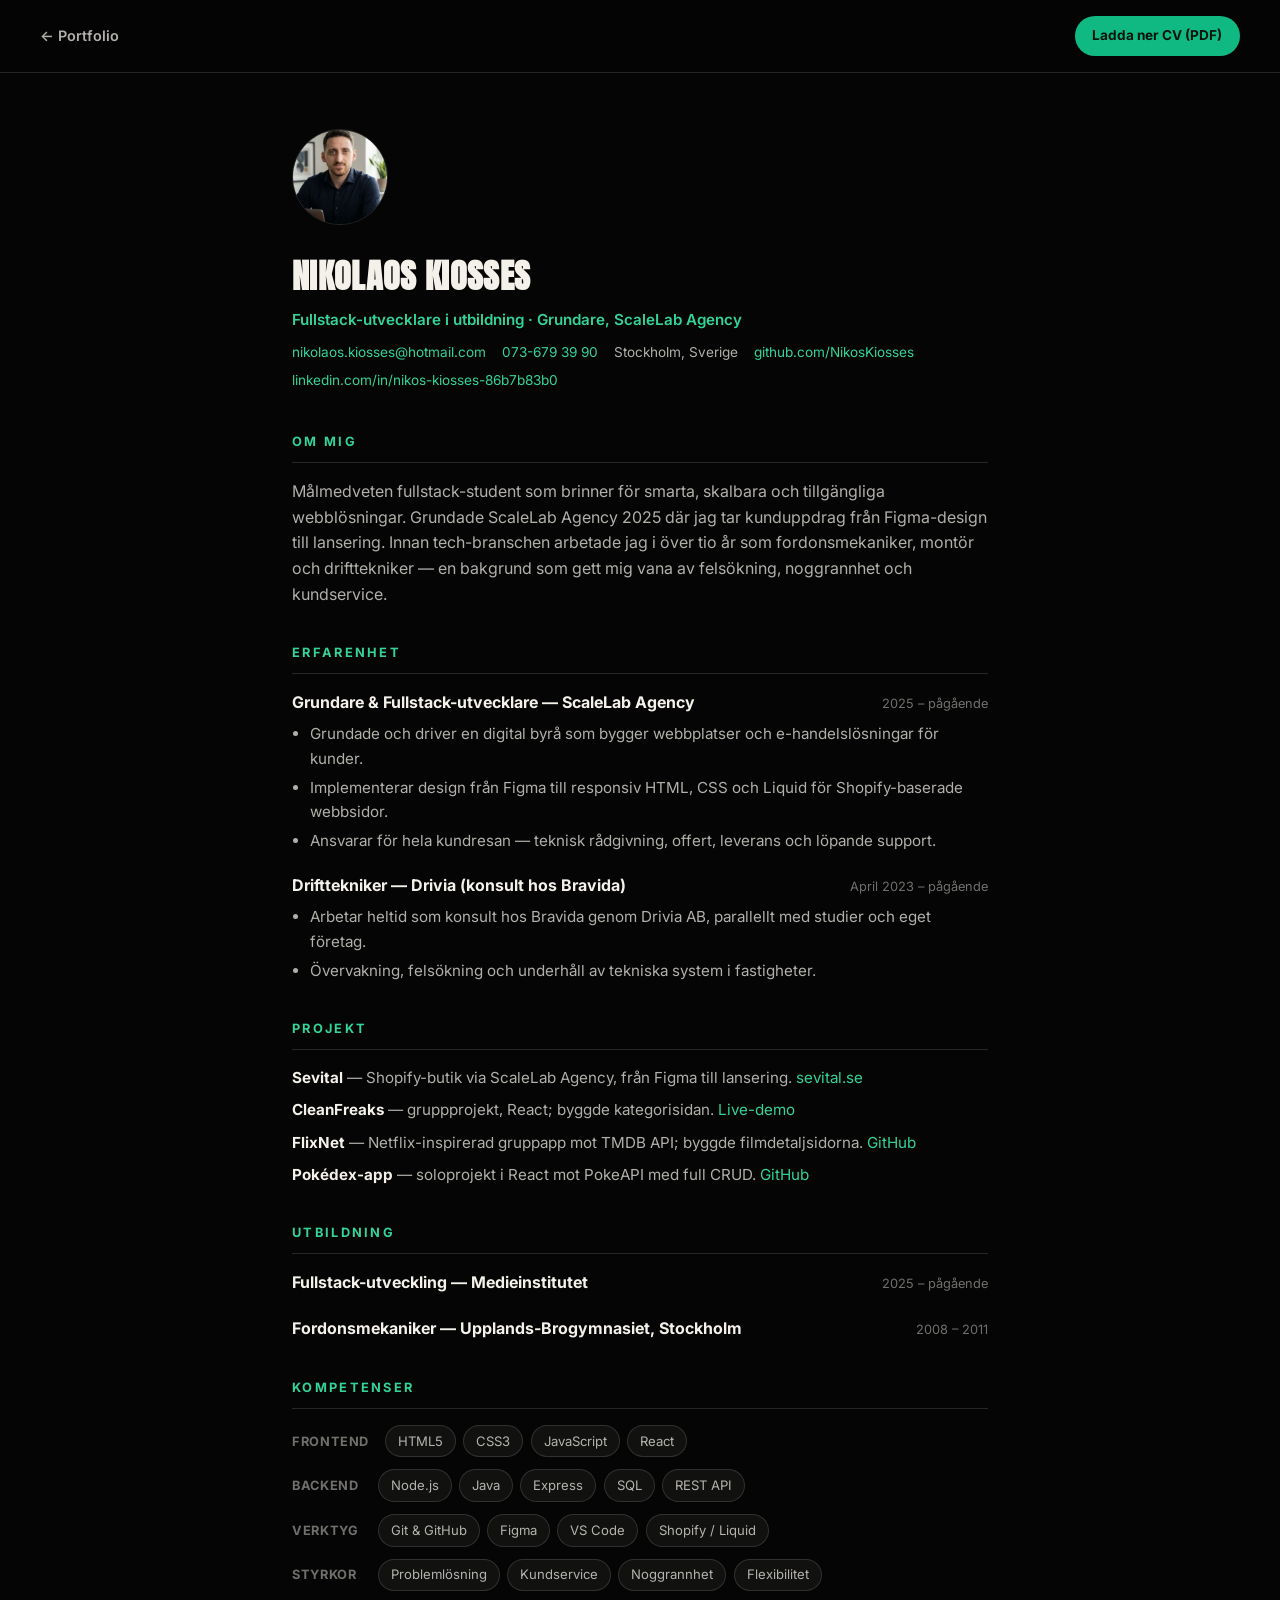
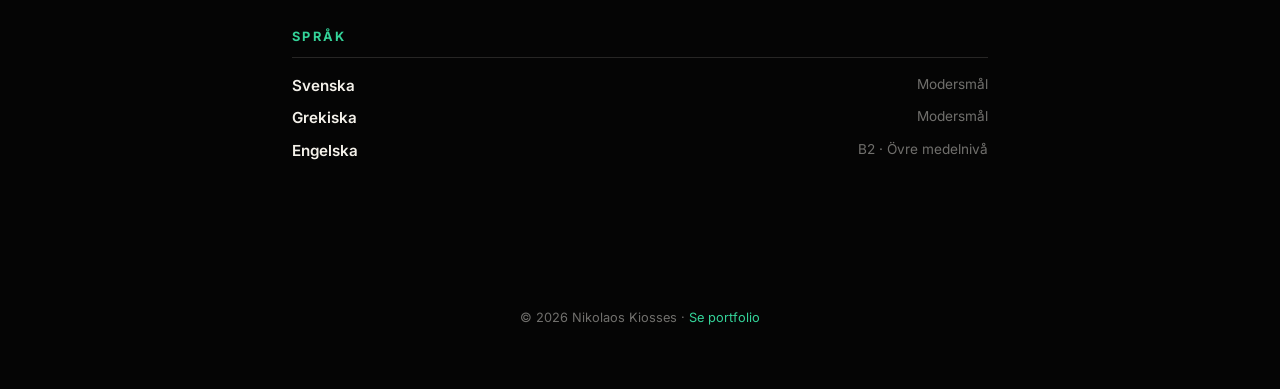
==== cv.html @ 44cb7354 "uppdatering" ====
<!DOCTYPE html>
<html lang="sv">
<head>
<meta charset="UTF-8">
<meta name="viewport" content="width=device-width, initial-scale=1.0">
<title>CV — Nikolaos Kiosses</title>
<meta name="description" content="CV för Nikolaos Kiosses — fullstack-utvecklare i utbildning på Medieinstitutet och grundare av ScaleLab Agency.">
<link rel="preconnect" href="https://fonts.googleapis.com">
<link rel="preconnect" href="https://fonts.gstatic.com" crossorigin>
<link href="https://fonts.googleapis.com/css2?family=Anton&amp;family=Inter:wght@400;500;600;700;800&amp;display=swap" rel="stylesheet">
<link rel="stylesheet" href="css/cv.css">
<link rel="stylesheet" href="css/cv-print.css" media="print">
</head>
<body>

<header class="cv-nav no-print">
  <a href="index.html" class="cv-nav-back">&larr; Portfolio</a>
  <a class="cv-download" href="files/nikolaos-kiosses-cv.pdf" download>Ladda ner CV (PDF)</a>
</header>

<main class="cv-doc">

  <section class="cv-header">
    <img src="img/profile.jpg" alt="Profilbild av Nikolaos Kiosses" width="112" height="112" class="cv-photo">
    <div class="cv-heading">
      <h1>Nikolaos Kiosses</h1>
      <p class="cv-role">Fullstack-utvecklare i utbildning · Grundare, ScaleLab Agency</p>
      <ul class="cv-contact">
        <li><a href="mailto:nikolaos.kiosses@hotmail.com">nikolaos.kiosses@hotmail.com</a></li>
        <li><a href="tel:+46736793990">073-679 39 90</a></li>
        <li>Stockholm, Sverige</li>
        <li><a href="https://github.com/NikosKiosses" target="_blank" rel="noopener noreferrer">github.com/NikosKiosses</a></li>
        <li><a href="https://www.linkedin.com/in/nikos-kiosses-86b7b83b0/" target="_blank" rel="noopener noreferrer">linkedin.com/in/nikos-kiosses-86b7b83b0</a></li>
      </ul>
    </div>
  </section>

  <section class="cv-section">
    <h2>Om mig</h2>
    <p>Målmedveten fullstack-student som brinner för smarta, skalbara och tillgängliga webblösningar. Grundade
      ScaleLab Agency 2025 där jag tar kunduppdrag från Figma-design till lansering. Innan tech-branschen arbetade
      jag i över tio år som fordonsmekaniker, montör och drifttekniker — en bakgrund som gett mig vana av
      felsökning, noggrannhet och kundservice.</p>
  </section>

  <section class="cv-section">
    <h2>Erfarenhet</h2>

    <article class="cv-entry">
      <div class="cv-entry-head">
        <h3>Grundare &amp; Fullstack-utvecklare — ScaleLab Agency</h3>
        <span class="cv-dates">2025 – pågående</span>
      </div>
      <ul>
        <li>Grundade och driver en digital byrå som bygger webbplatser och e-handelslösningar för kunder.</li>
        <li>Implementerar design från Figma till responsiv HTML, CSS och Liquid för Shopify-baserade webbsidor.</li>
        <li>Ansvarar för hela kundresan — teknisk rådgivning, offert, leverans och löpande support.</li>
      </ul>
    </article>

    <article class="cv-entry">
      <div class="cv-entry-head">
        <h3>Drifttekniker — Drivia (konsult hos Bravida)</h3>
        <span class="cv-dates">April 2023 – pågående</span>
      </div>
      <ul>
        <li>Arbetar heltid som konsult hos Bravida genom Drivia AB, parallellt med studier och eget företag.</li>
        <li>Övervakning, felsökning och underhåll av tekniska system i fastigheter.</li>
      </ul>
    </article>
  </section>

  <section class="cv-section">
    <h2>Projekt</h2>
    <ul class="cv-project-list">
      <li><strong>Sevital</strong> — Shopify-butik via ScaleLab Agency, från Figma till lansering. <a href="https://www.sevital.se" target="_blank" rel="noopener noreferrer">sevital.se</a></li>
      <li><strong>CleanFreaks</strong> — gruppprojekt, React; byggde kategorisidan. <a href="https://clean-freaks-group-project.vercel.app" target="_blank" rel="noopener noreferrer">Live-demo</a></li>
      <li><strong>FlixNet</strong> — Netflix-inspirerad gruppapp mot TMDB API; byggde filmdetaljsidorna. <a href="https://github.com/shemaakamal00/FlixNet" target="_blank" rel="noopener noreferrer">GitHub</a></li>
      <li><strong>Pokédex-app</strong> — soloprojekt i React mot PokeAPI med full CRUD. <a href="https://github.com/NikosKiosses/pokemon-app" target="_blank" rel="noopener noreferrer">GitHub</a></li>
    </ul>
  </section>

  <section class="cv-section">
    <h2>Utbildning</h2>
    <article class="cv-entry">
      <div class="cv-entry-head">
        <h3>Fullstack-utveckling — Medieinstitutet</h3>
        <span class="cv-dates">2025 – pågående</span>
      </div>
    </article>
    <article class="cv-entry">
      <div class="cv-entry-head">
        <h3>Fordonsmekaniker — Upplands-Brogymnasiet, Stockholm</h3>
        <span class="cv-dates">2008 – 2011</span>
      </div>
    </article>
  </section>

  <section class="cv-section">
    <h2>Kompetenser</h2>
    <div class="cv-skill-row"><span class="cv-skill-label">Frontend</span>
      <ul class="cv-chips"><li>HTML5</li><li>CSS3</li><li>JavaScript</li><li>React</li></ul>
    </div>
    <div class="cv-skill-row"><span class="cv-skill-label">Backend</span>
      <ul class="cv-chips"><li>Node.js</li><li>Java</li><li>Express</li><li>SQL</li><li>REST API</li></ul>
    </div>
    <div class="cv-skill-row"><span class="cv-skill-label">Verktyg</span>
      <ul class="cv-chips"><li>Git &amp; GitHub</li><li>Figma</li><li>VS Code</li><li>Shopify / Liquid</li></ul>
    </div>
    <div class="cv-skill-row"><span class="cv-skill-label">Styrkor</span>
      <ul class="cv-chips"><li>Problemlösning</li><li>Kundservice</li><li>Noggrannhet</li><li>Flexibilitet</li></ul>
    </div>
  </section>

  <section class="cv-section">
    <h2>Språk</h2>
    <ul class="cv-lang-list">
      <li><span>Svenska</span><span class="cv-lang-level">Modersmål</span></li>
      <li><span>Grekiska</span><span class="cv-lang-level">Modersmål</span></li>
      <li><span>Engelska</span><span class="cv-lang-level">B2 · Övre medelnivå</span></li>
    </ul>
  </section>

</main>

<footer class="cv-footer no-print">
  <p>&copy; 2026 Nikolaos Kiosses · <a href="index.html">Se portfolio</a></p>
</footer>

</body>
</html>
---- css/cv.css ----
:root {
  --ink: #050505;
  --ink-elevated: #0c0c0d;
  --cream: #F4F1EA;
  --cream-dim: rgba(244, 241, 234, 0.72);
  --cream-faint: rgba(244, 241, 234, 0.45);
  --emerald: #10B981;
  --emerald-bright: #34D399;
  --border: rgba(244, 241, 234, 0.14);
  --font-display: "Anton", "Arial Narrow", sans-serif;
  --font-body: "Inter", system-ui, -apple-system, "Segoe UI", sans-serif;
}

* { box-sizing: border-box; }

html { background: var(--ink); font-size: 16px; }

body {
  margin: 0;
  background: var(--ink);
  color: var(--cream);
  font-family: var(--font-body);
  line-height: 1.6;
}

a { color: var(--emerald-bright); text-decoration: none; }
a:hover { text-decoration: underline; }

img { max-width: 100%; display: block; }

.cv-nav {
  position: sticky;
  top: 0;
  z-index: 10;
  display: flex;
  align-items: center;
  justify-content: space-between;
  gap: 1rem;
  padding: 1rem clamp(1.25rem, 4vw, 2.5rem);
  background: rgba(5, 5, 5, 0.9);
  backdrop-filter: blur(6px);
  border-bottom: 1px solid var(--border);
}

.cv-nav-back {
  font-size: 0.9rem;
  font-weight: 600;
  color: var(--cream-dim);
}
.cv-nav-back:hover { color: var(--emerald-bright); }

.cv-download {
  display: inline-flex;
  align-items: center;
  min-height: 40px;
  padding: 0.55rem 1.1rem;
  border-radius: 999px;
  background: var(--emerald);
  color: #04140d;
  font-weight: 700;
  font-size: 0.85rem;
}
.cv-download:hover { background: var(--emerald-bright); text-decoration: none; }

.cv-doc {
  max-width: 760px;
  margin: 0 auto;
  padding: clamp(2rem, 5vw, 3.5rem) clamp(1.25rem, 4vw, 2rem) 4rem;
}

.cv-header {
  display: flex;
  align-items: center;
  gap: 1.5rem;
  margin-bottom: 2.5rem;
  flex-wrap: wrap;
}

.cv-photo {
  width: 96px;
  height: 96px;
  border-radius: 50%;
  object-fit: cover;
  border: 1px solid var(--border);
}

.cv-heading h1 {
  font-family: var(--font-display);
  text-transform: uppercase;
  font-size: clamp(1.6rem, 4vw, 2.1rem);
  margin: 0 0 0.35rem;
  letter-spacing: 0.01em;
}

.cv-role {
  margin: 0 0 0.6rem;
  color: var(--emerald-bright);
  font-weight: 600;
  font-size: 0.95rem;
}

.cv-contact {
  list-style: none;
  margin: 0;
  padding: 0;
  display: flex;
  flex-wrap: wrap;
  gap: 0.4rem 1rem;
  font-size: 0.85rem;
  color: var(--cream-dim);
}

.cv-section {
  margin-bottom: 2.25rem;
}

.cv-section h2 {
  font-size: 0.8rem;
  text-transform: uppercase;
  letter-spacing: 0.18em;
  color: var(--emerald-bright);
  font-weight: 700;
  margin: 0 0 1rem;
  padding-bottom: 0.6rem;
  border-bottom: 1px solid var(--border);
}

.cv-section > p {
  color: var(--cream-dim);
  margin: 0;
}

.cv-entry { margin-bottom: 1.25rem; }
.cv-entry:last-child { margin-bottom: 0; }

.cv-entry-head {
  display: flex;
  flex-wrap: wrap;
  justify-content: space-between;
  align-items: baseline;
  gap: 0.5rem 1rem;
  margin-bottom: 0.4rem;
}

.cv-entry-head h3 {
  margin: 0;
  font-size: 1rem;
  color: var(--cream);
}

.cv-dates {
  font-size: 0.8rem;
  color: var(--cream-faint);
  white-space: nowrap;
}

.cv-entry ul {
  margin: 0;
  padding-left: 1.15rem;
  color: var(--cream-dim);
}

.cv-entry li { margin-bottom: 0.3rem; font-size: 0.95rem; }
.cv-entry li:last-child { margin-bottom: 0; }

.cv-skill-row {
  display: flex;
  align-items: baseline;
  gap: 1rem;
  margin-bottom: 0.75rem;
  flex-wrap: wrap;
}
.cv-skill-row:last-child { margin-bottom: 0; }

.cv-skill-label {
  min-width: 70px;
  font-size: 0.8rem;
  font-weight: 700;
  color: var(--cream-faint);
  text-transform: uppercase;
  letter-spacing: 0.05em;
}

.cv-chips {
  list-style: none;
  margin: 0;
  padding: 0;
  display: flex;
  flex-wrap: wrap;
  gap: 0.45rem;
}

.cv-chips li {
  font-size: 0.82rem;
  color: var(--cream-dim);
  background: rgba(244, 241, 234, 0.05);
  border: 1px solid var(--border);
  border-radius: 999px;
  padding: 0.3rem 0.75rem;
}

.cv-project-list {
  list-style: none;
  margin: 0;
  padding: 0;
  display: grid;
  gap: 0.5rem;
}

.cv-project-list li {
  font-size: 0.95rem;
  color: var(--cream-dim);
}

.cv-project-list strong { color: var(--cream); }

.cv-lang-list {
  list-style: none;
  margin: 0;
  padding: 0;
  display: grid;
  gap: 0.5rem;
}

.cv-lang-list li {
  display: flex;
  justify-content: space-between;
  font-size: 0.95rem;
  color: var(--cream-dim);
}

.cv-lang-list li span:first-child { color: var(--cream); font-weight: 600; }
.cv-lang-level { color: var(--cream-faint); font-size: 0.85rem; }

.cv-footer {
  text-align: center;
  padding: 2rem 1rem 3rem;
  color: var(--cream-faint);
  font-size: 0.8rem;
}

a:focus-visible { outline: 2px solid var(--emerald-bright); outline-offset: 2px; }

@media (max-width: 480px) {
  .cv-entry-head { flex-direction: column; align-items: flex-start; }
  .cv-skill-row { flex-direction: column; gap: 0.4rem; }
}
---- css/cv-print.css ----
@page {
  size: A4;
  margin: 13mm 16mm;
}

html, body {
  background: #ffffff !important;
  color: #111111 !important;
  font-size: 10.5pt;
  line-height: 1.4;
}

.no-print { display: none !important; }

.cv-doc {
  max-width: none;
  margin: 0;
  padding: 0;
}

a { color: #0a6b52 !important; text-decoration: none; }

.cv-header { margin-bottom: 0.8rem; }

.cv-photo {
  width: 60px;
  height: 60px;
  border: 1px solid #ccc;
}

.cv-heading h1 { color: #111111 !important; font-size: 18pt; margin-bottom: 0.2rem; }

.cv-role { color: #0a6b52 !important; font-size: 10pt; margin-bottom: 0.4rem; }

.cv-contact { color: #333333 !important; font-size: 8.5pt; }

.cv-section { margin-bottom: 0.7rem; break-inside: avoid; }

.cv-section h2 {
  color: #0a6b52 !important;
  border-bottom: 1px solid #ccc !important;
  font-size: 9pt;
  padding-bottom: 0.25rem;
  margin-bottom: 0.45rem;
}

.cv-section > p { color: #222222 !important; font-size: 10pt; }

.cv-entry { break-inside: avoid; margin-bottom: 0.55rem; }

.cv-entry-head h3 { color: #111111 !important; font-size: 10pt; }
.cv-entry-head { margin-bottom: 0.25rem; }

.cv-dates { color: #555555 !important; font-size: 8.5pt; }

.cv-entry ul { color: #222222 !important; }
.cv-entry li { font-size: 9.5pt; margin-bottom: 0.1rem; }

.cv-skill-label { color: #555555 !important; }
.cv-skill-row { margin-bottom: 0.4rem !important; }

.cv-chips li {
  background: #f2f2f2 !important;
  border: 1px solid #ddd !important;
  color: #222222 !important;
  font-size: 8.5pt;
  padding: 0.2rem 0.6rem !important;
}

.cv-project-list { gap: 0.25rem !important; }
.cv-project-list li { font-size: 9.5pt; color: #222222 !important; }
.cv-project-list strong { color: #111111 !important; }

.cv-lang-list { gap: 0.3rem !important; }
.cv-lang-list li { color: #222222 !important; font-size: 9.5pt; }
.cv-lang-list li span:first-child { color: #111111 !important; }
.cv-lang-level { color: #555555 !important; }

.cv-footer { display: none !important; }
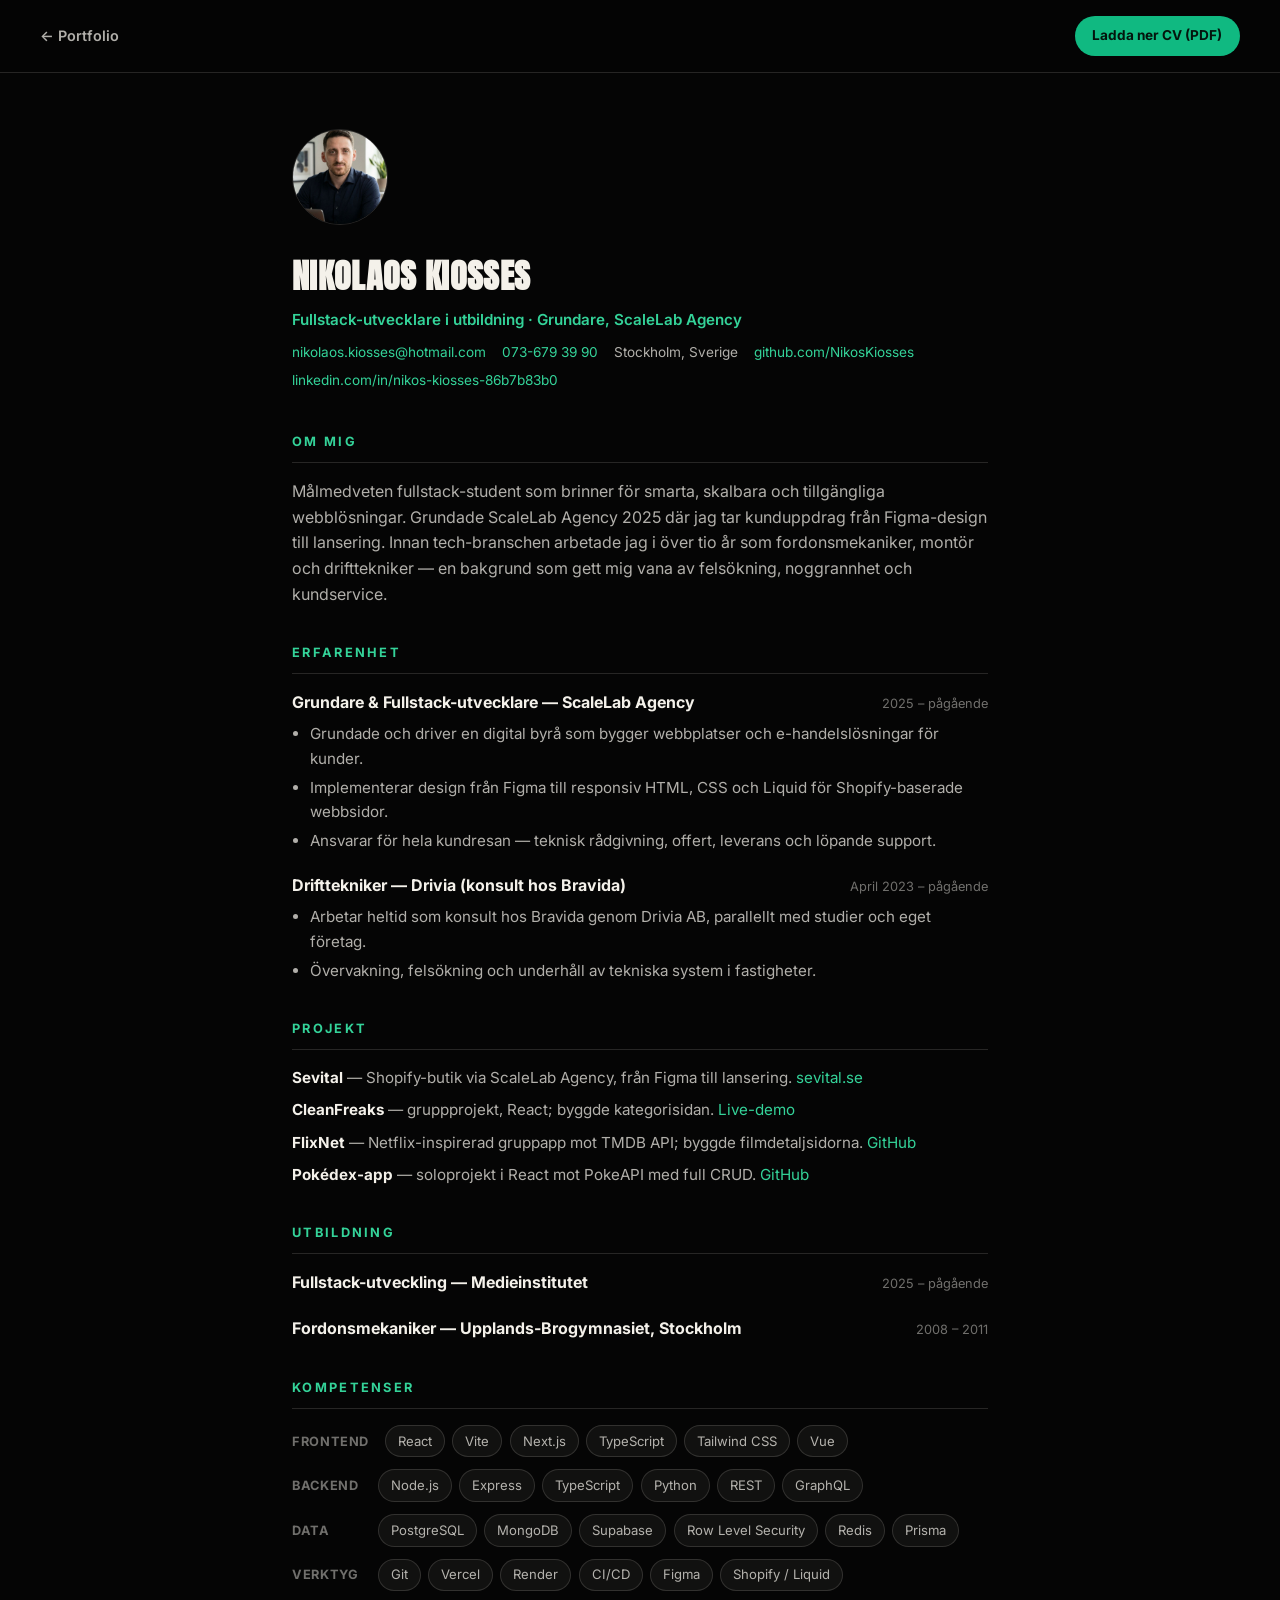
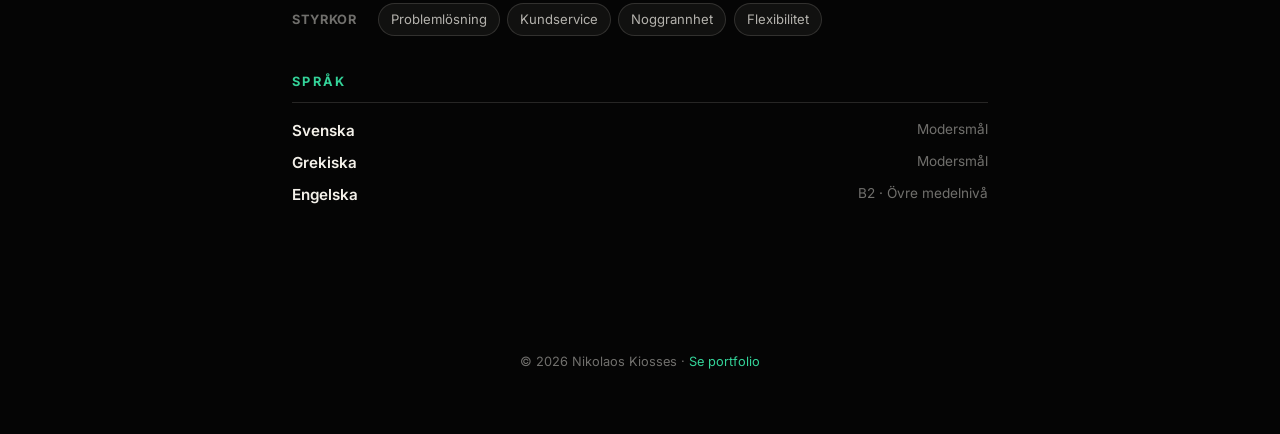
==== commit dca41bb3: "Uppdatera tekniska kompetenser i CV och portfolio Byter ut föråldrad skill-lista mot aktuell stack: " ====
--- a/cv.html
+++ b/cv.html
@@ -99,13 +99,16 @@
   <section class="cv-section">
     <h2>Kompetenser</h2>
     <div class="cv-skill-row"><span class="cv-skill-label">Frontend</span>
-      <ul class="cv-chips"><li>HTML5</li><li>CSS3</li><li>JavaScript</li><li>React</li></ul>
+      <ul class="cv-chips"><li>React</li><li>Vite</li><li>Next.js</li><li>TypeScript</li><li>Tailwind CSS</li><li>Vue</li></ul>
     </div>
     <div class="cv-skill-row"><span class="cv-skill-label">Backend</span>
-      <ul class="cv-chips"><li>Node.js</li><li>Java</li><li>Express</li><li>SQL</li><li>REST API</li></ul>
+      <ul class="cv-chips"><li>Node.js</li><li>Express</li><li>TypeScript</li><li>Python</li><li>REST</li><li>GraphQL</li></ul>
+    </div>
+    <div class="cv-skill-row"><span class="cv-skill-label">Data</span>
+      <ul class="cv-chips"><li>PostgreSQL</li><li>MongoDB</li><li>Supabase</li><li>Row Level Security</li><li>Redis</li><li>Prisma</li></ul>
     </div>
     <div class="cv-skill-row"><span class="cv-skill-label">Verktyg</span>
-      <ul class="cv-chips"><li>Git &amp; GitHub</li><li>Figma</li><li>VS Code</li><li>Shopify / Liquid</li></ul>
+      <ul class="cv-chips"><li>Git</li><li>Vercel</li><li>Render</li><li>CI/CD</li><li>Figma</li><li>Shopify / Liquid</li></ul>
     </div>
     <div class="cv-skill-row"><span class="cv-skill-label">Styrkor</span>
       <ul class="cv-chips"><li>Problemlösning</li><li>Kundservice</li><li>Noggrannhet</li><li>Flexibilitet</li></ul>
